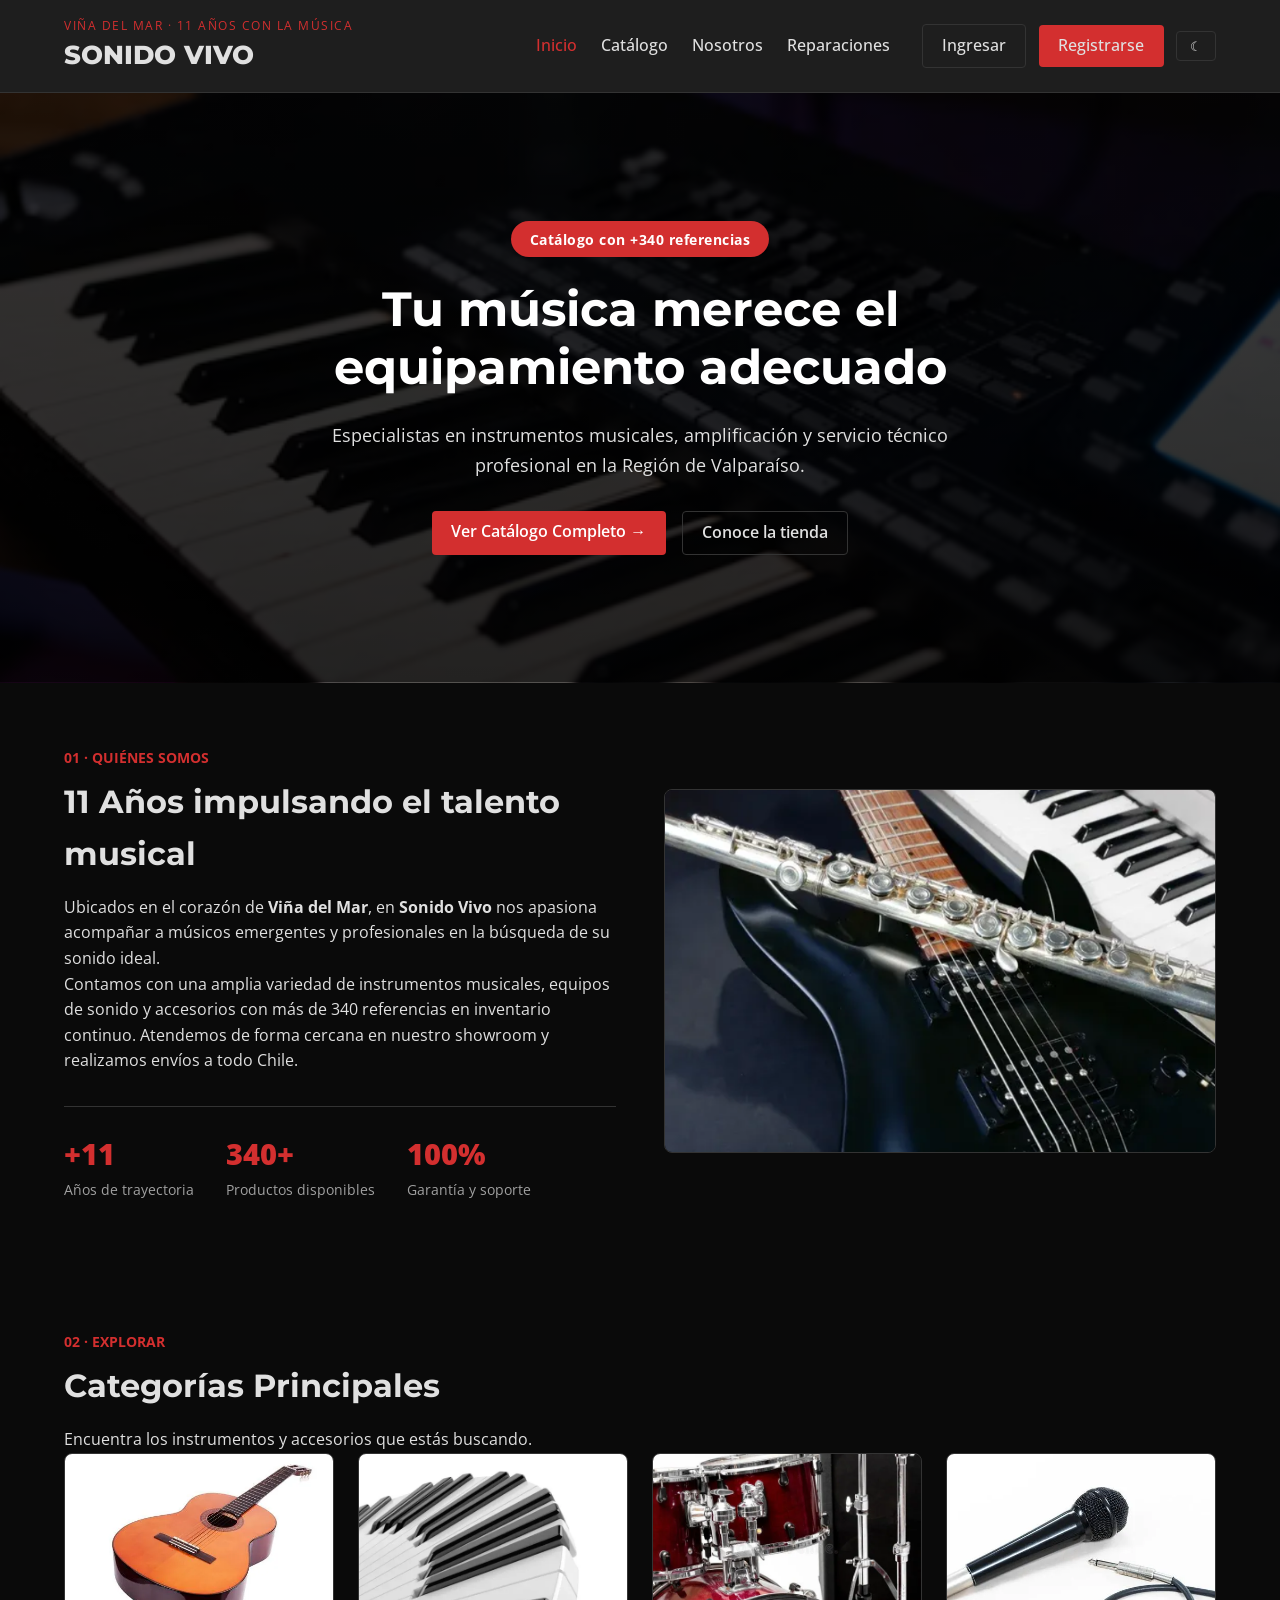
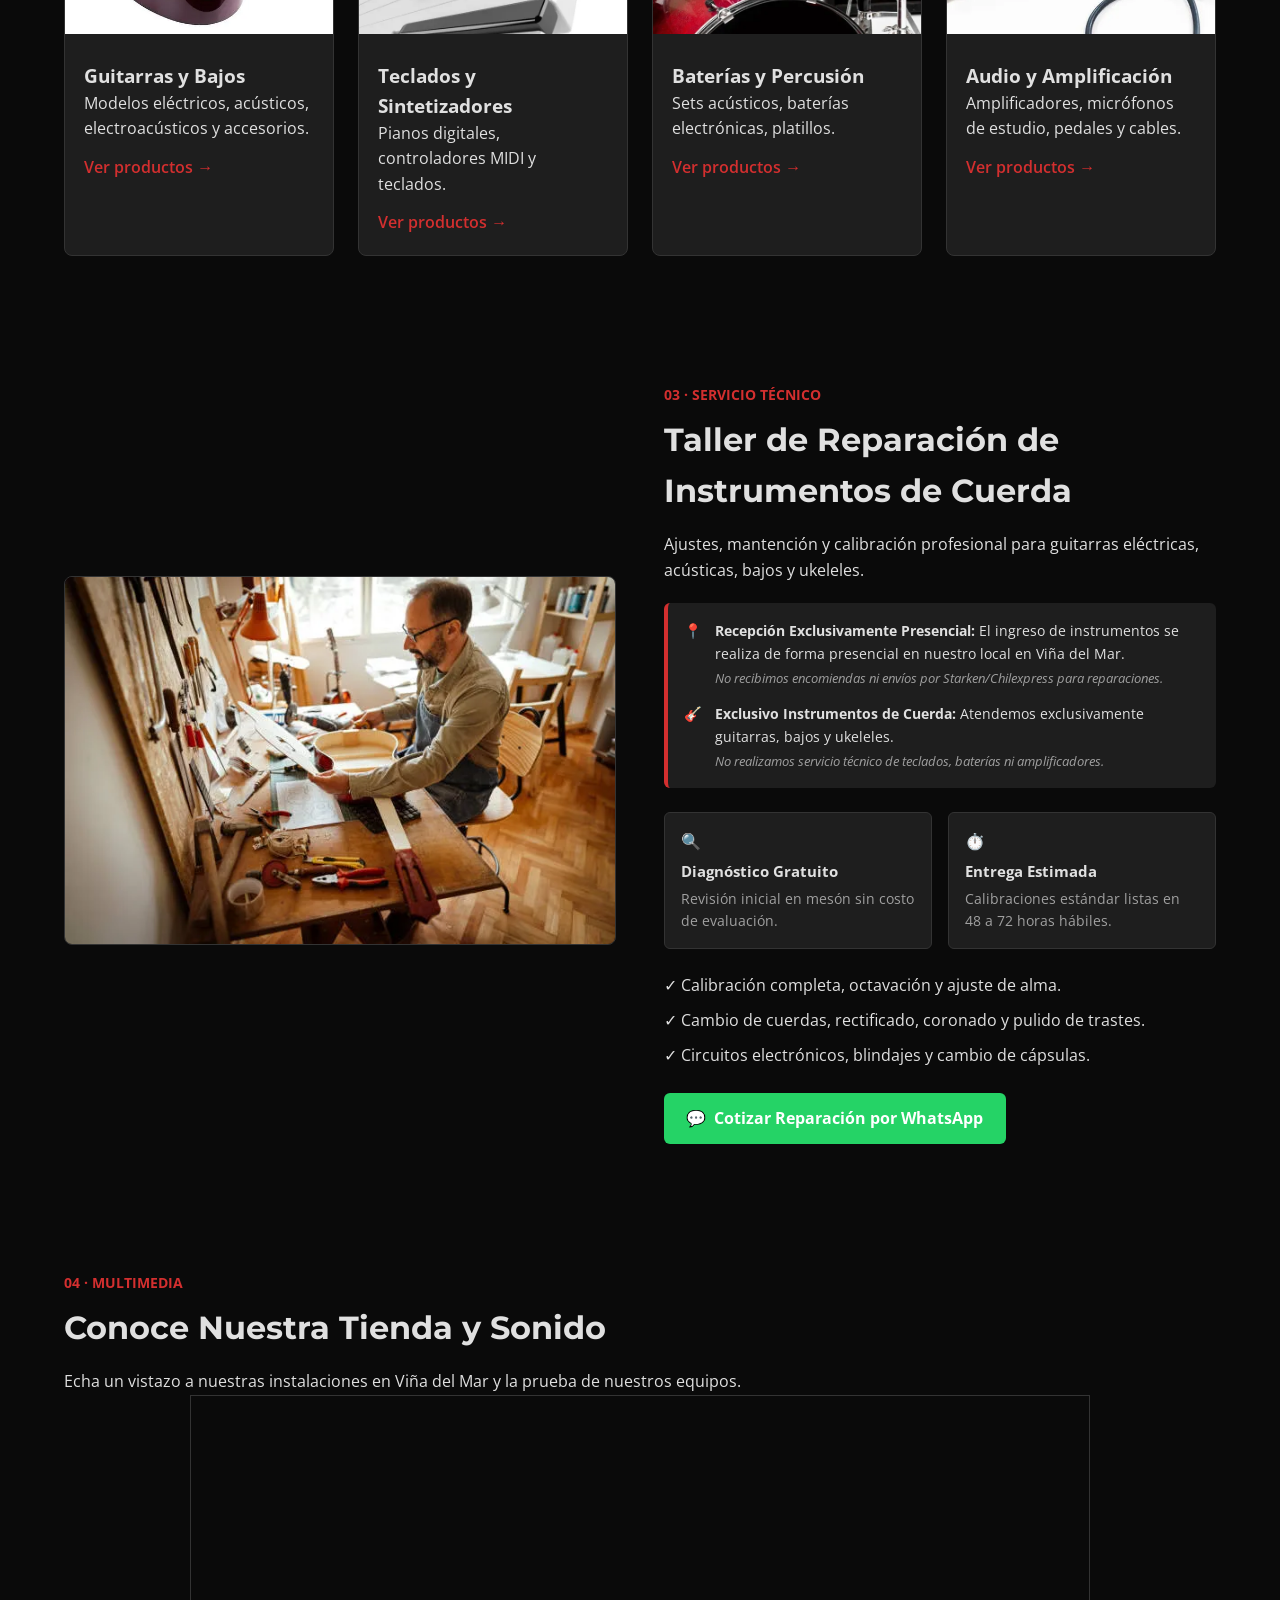
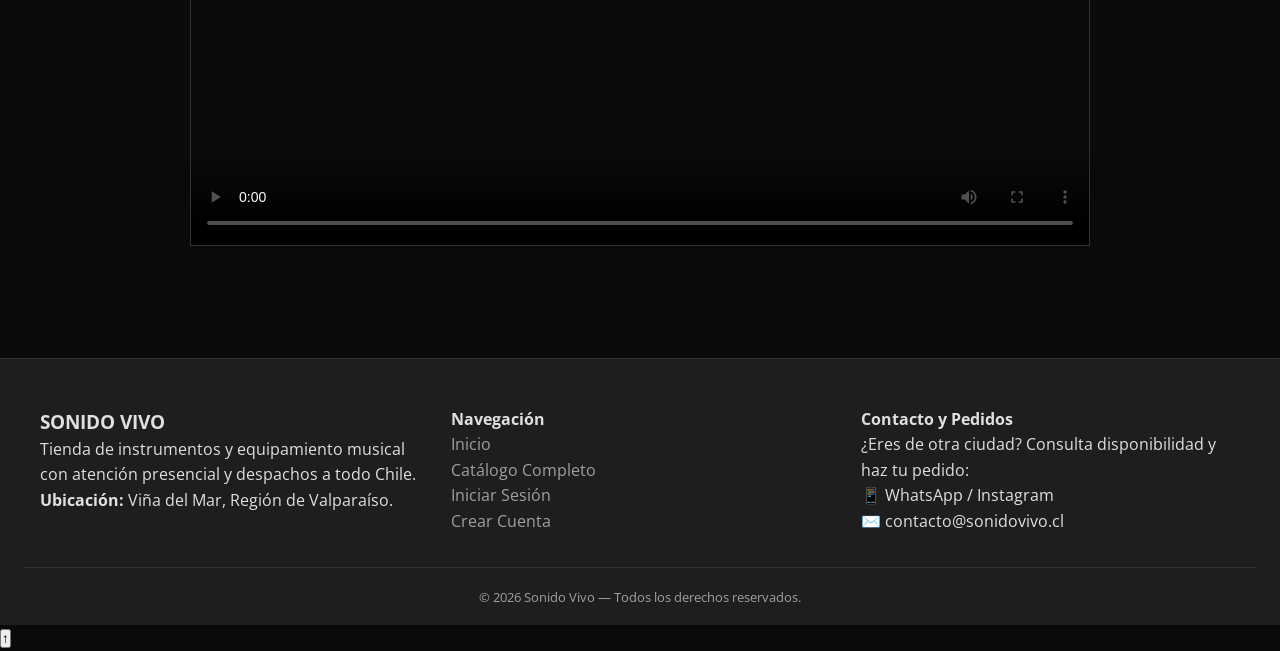
==== index.html @ 3ded967f "INDEX" ====
<!DOCTYPE html>
<html lang="es">

<head>
    <meta charset="UTF-8">
    <meta name="viewport" content="width=device-width, initial-scale=1.0">
    <title>Sonido Vivo · Instrumentos y Equipos Musicales en Viña del Mar</title>
    <meta name="description" content="Tienda especializada en guitarras, bajos, baterías, teclados, sonido y servicio técnico de instrumentos de cuerda en Viña del Mar.">
    
    <link rel="preconnect" href="https://fonts.googleapis.com">
    <link rel="preconnect" href="https://fonts.gstatic.com" crossorigin>
    <link href="https://fonts.googleapis.com/css2?family=Montserrat:wght@400;600;700;800&family=Open+Sans:wght@400;500;600&display=swap" rel="stylesheet">
    
    <!-- Verifica que el nombre del archivo CSS coincida exactamente con el que tienes en tu carpeta -->
    <link rel="stylesheet" href="css/estilosindex.css">
</head>

<body>
    <div id="barra-progreso" aria-hidden="true"></div>

    <header id="encabezado">
        <div class="encabezado-contenedor">
            <div class="marca">
                <span class="marca-subtitulo">Viña del Mar · 11 años con la música</span>
                <h1 class="logo-texto"><a href="index.html" style="text-decoration: none; color: inherit;">SONIDO VIVO</a></h1>
            </div>

            <button id="boton-menu" aria-expanded="false" aria-controls="menu-principal" aria-label="Abrir menú de navegación">
                <span></span><span></span><span></span>
            </button>

            <nav id="menu-principal">
                <ul>
                    <li><a href="index.html" class="activo">Inicio</a></li>
                    <li><a href="productos.html">Catálogo</a></li>
                    <li><a href="#presentacion">Nosotros</a></li>
                    <li><a href="#taller">Reparaciones</a></li>
                </ul>
                <div class="menu-acciones">
                    <a href="login.html" class="btn-secundario">Ingresar</a>
                    <a href="registro.html" class="btn-primario">Registrarse</a>
                    <button id="boton-tema" aria-label="Cambiar modo claro/oscuro">
                        <span id="icono-tema" aria-hidden="true">☾</span>
                    </button>
                </div>
            </nav>
        </div>
    </header>

    <main id="contenido">

        <section id="hero" class="seccion-hero">
            <div class="hero-contenido">
                <span class="etiqueta-destacada">Catálogo con +340 referencias</span>
                <h2>Tu música merece el equipamiento adecuado</h2>
                <p>Especialistas en instrumentos musicales, amplificación y servicio técnico profesional en la Región de Valparaíso.</p>
                <div class="hero-botones">
                    <a href="productos.html" class="cta-principal">Ver Catálogo Completo →</a>
                    <a href="#presentacion" class="cta-secundario">Conoce la tienda</a>
                </div>
            </div>
        </section>

        <section id="presentacion" class="seccion revelar">
            <div class="contenedor-grid">
                <div class="texto-presentacion">
                    <span class="etiqueta">01 · Quiénes Somos</span>
                    <h2>11 Años impulsando el talento musical</h2>
                    <p>Ubicados en el corazón de <strong>Viña del Mar</strong>, en <strong>Sonido Vivo</strong> nos apasiona acompañar a músicos emergentes y profesionales en la búsqueda de su sonido ideal.</p>
                    <p>Contamos con una amplia variedad de instrumentos musicales, equipos de sonido y accesorios con más de 340 referencias en inventario continuo. Atendemos de forma cercana en nuestro showroom y realizamos envíos a todo Chile.</p>
                    
                    <div class="resumen-metricas">
                        <div class="metrica">
                            <span class="metrica-numero">+11</span>
                            <span class="metrica-texto">Años de trayectoria</span>
                        </div>
                        <div class="metrica">
                            <span class="metrica-numero">340+</span>
                            <span class="metrica-texto">Productos disponibles</span>
                        </div>
                        <div class="metrica">
                            <span class="metrica-numero">100%</span>
                            <span class="metrica-texto">Garantía y soporte</span>
                        </div>
                    </div>
                </div>
                <div class="imagen-presentacion">
                    <img src="img/nosotros.jpg" alt="Fachada y equipo de Sonido Vivo en Viña del Mar">
                </div>
            </div>
        </section>

        <section id="categorias" class="seccion revelar">
            <span class="etiqueta">02 · Explorar</span>
            <h2>Categorías Principales</h2>
            <p class="subtitulo-seccion">Encuentra los instrumentos y accesorios que estás buscando.</p>

            <div class="galeria-categorias">
                <article class="tarjeta-categoria">
                    <img src="img/guitarras.jpg" alt="Guitarras eléctricas y acústicas">
                    <div class="categoria-info">
                        <h3>Guitarras y Bajos</h3>
                        <p>Modelos eléctricos, acústicos, electroacústicos y accesorios.</p>
                        <a href="productos.html" class="enlace-categoria">Ver productos →</a>
                    </div>
                </article>

                <article class="tarjeta-categoria">
                    <img src="img/teclados.jpg" alt="Teclados">
                    <div class="categoria-info">
                        <h3>Teclados y Sintetizadores</h3>
                        <p>Pianos digitales, controladores MIDI y teclados.</p>
                        <a href="productos.html" class="enlace-categoria">Ver productos →</a>
                    </div>
                </article>

                <article class="tarjeta-categoria">
                    <img src="img/baterias.jpg" alt="Baterías">
                    <div class="categoria-info">
                        <h3>Baterías y Percusión</h3>
                        <p>Sets acústicos, baterías electrónicas, platillos.</p>
                        <a href="productos.html" class="enlace-categoria">Ver productos →</a>
                    </div>
                </article>

                <article class="tarjeta-categoria">
                    <img src="img/audio.jpg" alt="Audio">
                    <div class="categoria-info">
                        <h3>Audio y Amplificación</h3>
                        <p>Amplificadores, micrófonos de estudio, pedales y cables.</p>
                        <a href="productos.html" class="enlace-categoria">Ver productos →</a>
                    </div>
                </article>
            </div>
        </section>

        <!-- Sección Taller de Reparaciones con los nuevos requerimientos -->
        <section id="taller" class="seccion revelar">
            <div class="contenedor-grid reves">
                <div class="imagen-presentacion">
                    <img src="img/taller.jpg" alt="Luthier trabajando en la reparación de una guitarra en el taller de Sonido Vivo">
                </div>
                
                <div class="texto-presentacion">
                    <span class="etiqueta">03 · Servicio Técnico</span>
                    <h2>Taller de Reparación de Instrumentos de Cuerda</h2>
                    <p>Ajustes, mantención y calibración profesional para guitarras eléctricas, acústicas, bajos y ukeleles.</p>

                    <div class="caja-aviso">
                        <div class="aviso-item">
                            <span>📍</span>
                            <p><strong>Recepción Exclusivamente Presencial:</strong> El ingreso de instrumentos se realiza de forma presencial en nuestro local en Viña del Mar. <em>No recibimos encomiendas ni envíos por Starken/Chilexpress para reparaciones.</em></p>
                        </div>
                        <div class="aviso-item">
                            <span>🎸</span>
                            <p><strong>Exclusivo Instrumentos de Cuerda:</strong> Atendemos exclusivamente guitarras, bajos y ukeleles. <em>No realizamos servicio técnico de teclados, baterías ni amplificadores.</em></p>
                        </div>
                    </div>

                    <div class="grid-proceso">
                        <div class="tarjeta-proceso">
                            <span class="icono-proceso">🔍</span>
                            <h4>Diagnóstico Gratuito</h4>
                            <p>Revisión inicial en mesón sin costo de evaluación.</p>
                        </div>
                        <div class="tarjeta-proceso">
                            <span class="icono-proceso">⏱️</span>
                            <h4>Entrega Estimada</h4>
                            <p>Calibraciones estándar listas en 48 a 72 horas hábiles.</p>
                        </div>
                    </div>

                    <ul class="lista-servicios">
                        <li>✓ Calibración completa, octavación y ajuste de alma.</li>
                        <li>✓ Cambio de cuerdas, rectificado, coronado y pulido de trastes.</li>
                        <li>✓ Circuitos electrónicos, blindajes y cambio de cápsulas.</li>
                    </ul>

                    <div class="taller-acciones">
                        <a href="https://wa.me/56900000000?text=Hola,%20necesito%20reparar%20mi%20guitarra/instrumento%20de%20cuerda.%20Quisiera%20consultar%20por%20una%20evaluación." target="_blank" rel="noopener noreferrer" class="btn-whatsapp">
                            <span class="icono-ws">💬</span> Cotizar Reparación por WhatsApp
                        </a>
                    </div>
                </div>
            </div>
        </section>

        <section id="video-demo" class="seccion revelar">
            <span class="etiqueta">04 · Multimedia</span>
            <h2>Conoce Nuestra Tienda y Sonido</h2>
            <p class="subtitulo-seccion">Echa un vistazo a nuestras instalaciones en Viña del Mar y la prueba de nuestros equipos.</p>

            <div class="contenedor-video">
                <video controls poster="img/video-cover.jpg">
                    <source src="img/demo-tienda.mp4" type="video/mp4">
                    Tu navegador no soporta la reproducción de video HTML5.
                </video>
            </div>
        </section>

    </main>

    <footer id="pie">
        <div class="pie-contenedor">
            <div class="pie-columna">
                <h3 class="pie-logo">SONIDO VIVO</h3>
                <p>Tienda de instrumentos y equipamiento musical con atención presencial y despachos a todo Chile.</p>
                <p><strong>Ubicación:</strong> Viña del Mar, Región de Valparaíso.</p>
            </div>

            <div class="pie-columna">
                <h4>Navegación</h4>
                <ul>
                    <li><a href="index.html">Inicio</a></li>
                    <li><a href="productos.html">Catálogo Completo</a></li>
                    <li><a href="login.html">Iniciar Sesión</a></li>
                    <li><a href="registro.html">Crear Cuenta</a></li>
                </ul>
            </div>

            <div class="pie-columna">
                <h4>Contacto y Pedidos</h4>
                <p>¿Eres de otra ciudad? Consulta disponibilidad y haz tu pedido:</p>
                <p>📱 WhatsApp / Instagram</p>
                <p>✉️ contacto@sonidovivo.cl</p>
            </div>
        </div>

        <div class="pie-creditos">
            <p><small>&copy; 2026 Sonido Vivo — Todos los derechos reservados.</small></p>
        </div>
    </footer>

    <button id="boton-arriba" class="oculto" aria-label="Volver arriba">↑</button>

    <script src="js/script.js"></script>
</body>

</html>
---- css/estilosindex.css ----
/* ==========================================================================
   Variables y Configuración Global
   ========================================================================== */
:root {
    --color-primario: #d32f2f;
    --color-primario-hover: #b71c1c;
    --color-oscuro: #121212;
    --color-superficie: #1e1e1e;
    --color-texto: #e0e0e0;
    --color-texto-atenuado: #a0a0a0;
    --color-borde: #333333;
    --color-fondo: #0a0a0a;
    --fuente-titulo: 'Montserrat', sans-serif;
    --fuente-cuerpo: 'Open Sans', sans-serif;
    --transicion: all 0.3s ease;
}

[data-tema="claro"] {
    --color-oscuro: #f5f5f5;
    --color-superficie: #ffffff;
    --color-texto: #212121;
    --color-texto-atenuado: #666666;
    --color-borde: #e0e0e0;
    --color-fondo: #fafafa;
}

* {
    margin: 0;
    padding: 0;
    box-sizing: border-box;
}

html {
    scroll-behavior: smooth;
    font-size: 16px;
}

body {
    font-family: var(--fuente-cuerpo);
    background-color: var(--color-fondo);
    color: var(--color-texto);
    line-height: 1.6;
}

/* Header */
#encabezado {
    position: sticky;
    top: 0;
    background-color: var(--color-superficie);
    border-bottom: 1px solid var(--color-borde);
    z-index: 900;
}
.encabezado-contenedor {
    max-width: 1200px;
    margin: 0 auto;
    padding: 1rem 1.5rem;
    display: flex;
    justify-content: space-between;
    align-items: center;
}
.marca-subtitulo {
    font-size: 0.75rem;
    text-transform: uppercase;
    letter-spacing: 1.5px;
    color: var(--color-primario);
    display: block;
}
.logo-texto {
    font-family: var(--fuente-titulo);
    font-size: 1.6rem;
    font-weight: 800;
}
#menu-principal {
    display: flex;
    align-items: center;
    gap: 2rem;
}
#menu-principal ul {
    display: flex;
    list-style: none;
    gap: 1.5rem;
}
#menu-principal a {
    color: var(--color-texto);
    text-decoration: none;
    font-weight: 500;
    transition: var(--transicion);
}
#menu-principal a:hover, #menu-principal a.activo {
    color: var(--color-primario);
}
.menu-acciones {
    display: flex;
    align-items: center;
    gap: 0.8rem;
}

/* Botones genéricos */
.btn-primario, .btn-secundario, .cta-principal, .cta-secundario {
    display: inline-block;
    padding: 0.5rem 1.2rem;
    border-radius: 4px;
    font-weight: 600;
    text-decoration: none;
    transition: var(--transicion);
    cursor: pointer;
}
.btn-primario, .cta-principal {
    background-color: var(--color-primario);
    color: #ffffff;
    border: none;
}
.btn-primario:hover, .cta-principal:hover {
    background-color: var(--color-primario-hover);
}
.btn-secundario, .cta-secundario {
    border: 1px solid var(--color-borde);
    color: var(--color-texto);
}
#boton-tema {
    background: none;
    border: 1px solid var(--color-borde);
    color: var(--color-texto);
    padding: 0.4rem 0.8rem;
    border-radius: 4px;
    cursor: pointer;
}

/* Secciones Generales */
.seccion {
    max-width: 1200px;
    margin: 0 auto;
    padding: 4rem 1.5rem;
}
.etiqueta {
    color: var(--color-primario);
    font-weight: 700;
    text-transform: uppercase;
    font-size: 0.85rem;
    display: block;
    margin-bottom: 0.5rem;
}
h2 {
    font-family: var(--fuente-titulo);
    font-size: 2rem;
    margin-bottom: 1rem;
}
.contenedor-grid {
    display: grid;
    grid-template-columns: 1fr 1fr;
    gap: 3rem;
    align-items: center;
}
.imagen-presentacion img {
    width: 100%;
    border-radius: 8px;
    border: 1px solid var(--color-borde);
    object-fit: cover;
}
.resumen-metricas {
    display: flex;
    gap: 2rem;
    margin-top: 2rem;
    padding-top: 1.5rem;
    border-top: 1px solid var(--color-borde);
}
.metrica-numero {
    font-size: 1.8rem;
    font-weight: 800;
    color: var(--color-primario);
    display: block;
}
.metrica-texto {
    font-size: 0.85rem;
    color: var(--color-texto-atenuado);
}

/* Categorias */
.galeria-categorias {
    display: grid;
    grid-template-columns: repeat(auto-fit, minmax(250px, 1fr));
    gap: 1.5rem;
}
.tarjeta-categoria {
    background-color: var(--color-superficie);
    border: 1px solid var(--color-borde);
    border-radius: 8px;
    overflow: hidden;
}
.tarjeta-categoria img {
    width: 100%;
    height: 180px;
    object-fit: cover;
}
.categoria-info {
    padding: 1.2rem;
}
.enlace-categoria {
    color: var(--color-primario);
    text-decoration: none;
    font-weight: 600;
    display: inline-block;
    margin-top: 0.8rem;
}

/* ==========================================================================
   TALLER DE REPARACIONES (Lo nuevo)
   ========================================================================== */
.caja-aviso {
    background-color: var(--color-superficie);
    border-left: 4px solid var(--color-primario);
    border-radius: 6px;
    padding: 1rem;
    margin: 1.2rem 0;
    display: flex;
    flex-direction: column;
    gap: 0.8rem;
}
.aviso-item {
    display: flex;
    align-items: flex-start;
    gap: 0.8rem;
    font-size: 0.9rem;
}
.aviso-item em {
    display: block;
    color: var(--color-texto-atenuado);
    font-size: 0.82rem;
    margin-top: 0.2rem;
}
.grid-proceso {
    display: grid;
    grid-template-columns: 1fr 1fr;
    gap: 1rem;
    margin: 1.5rem 0;
}
.tarjeta-proceso {
    background-color: var(--color-superficie);
    border: 1px solid var(--color-borde);
    padding: 1rem;
    border-radius: 6px;
}
.tarjeta-proceso h4 {
    font-size: 0.95rem;
    margin: 0.3rem 0;
    color: var(--color-texto);
}
.tarjeta-proceso p {
    font-size: 0.85rem;
    color: var(--color-texto-atenuado);
}
.taller-acciones {
    margin-top: 1.5rem;
}
.btn-whatsapp {
    display: inline-flex;
    align-items: center;
    gap: 0.5rem;
    background-color: #25d366;
    color: #ffffff;
    font-weight: 700;
    padding: 0.8rem 1.4rem;
    border-radius: 6px;
    text-decoration: none;
    transition: var(--transicion);
}
.btn-whatsapp:hover {
    background-color: #1ebd56;
}
.lista-servicios {
    list-style: none;
    margin-top: 1rem;
}
.lista-servicios li {
    margin-bottom: 0.6rem;
    color: var(--color-texto);
}

/* Footer y utilidades */
.contenedor-video {
    width: 100%;
    max-width: 900px;
    margin: 0 auto;
    border: 1px solid var(--color-borde);
}
.contenedor-video video { width: 100%; display: block; }

#pie {
    background-color: var(--color-superficie);
    border-top: 1px solid var(--color-borde);
    padding: 3rem 1.5rem 1rem;
    margin-top: 3rem;
}
.pie-contenedor {
    max-width: 1200px;
    margin: 0 auto;
    display: grid;
    grid-template-columns: repeat(auto-fit, minmax(250px, 1fr));
    gap: 2rem;
}
.pie-columna ul { list-style: none; }
.pie-columna a { color: var(--color-texto-atenuado); text-decoration: none; }
.pie-creditos {
    text-align: center;
    margin-top: 2rem;
    padding-top: 1rem;
    border-top: 1px solid var(--color-borde);
    color: var(--color-texto-atenuado);
}

/* Responsivo */
@media (max-width: 768px) {
    .contenedor-grid { grid-template-columns: 1fr; }
    #menu-principal { display: none; }
}

/* ==========================================================================
   Hero Section / Banner Principal
   ========================================================================== */
.seccion-hero {
    /* Color de fondo de respaldo por si la imagen 'tienda.jpg' no carga */
    background-color: #1a1a1a; 
    background-image: linear-gradient(rgba(0, 0, 0, 0.75), rgba(0, 0, 0, 0.85)), url('../img/tienda.jpg');
    background-size: cover;
    background-position: center;
    background-repeat: no-repeat;
    
    /* Espaciado y alineación */
    padding: 8rem 2rem; 
    min-height: 60vh; /* Hace que el banner sea más alto e imponente */
    display: flex;
    align-items: center;
    justify-content: center;
    text-align: center; /* Centra el texto */
    color: #ffffff;
}

.hero-contenido {
    max-width: 800px;
    margin: 0 auto;
    display: flex;
    flex-direction: column;
    align-items: center; /* Centra la etiqueta y los botones */
    gap: 1.5rem; /* Crea un espacio uniforme entre la etiqueta, el título y los botones */
}

.etiqueta-destacada {
    background-color: var(--color-primario);
    color: #ffffff;
    padding: 0.4rem 1.2rem;
    border-radius: 30px;
    font-size: 0.9rem;
    font-weight: 700;
    letter-spacing: 0.5px;
    display: inline-block;
}

.seccion-hero h2 {
    font-size: 3rem; /* Título más grande */
    line-height: 1.2;
    margin: 0;
}

.seccion-hero p {
    font-size: 1.15rem;
    color: #e0e0e0;
    margin: 0;
    max-width: 700px;
}

.hero-botones {
    display: flex;
    justify-content: center;
    gap: 1rem;
    margin-top: 0.5rem;
    flex-wrap: wrap; /* Asegura que en celulares los botones se acomoden bien */
}
/* Ocultar el botón de menú móvil en computadoras */
#boton-menu {
    display: none;
    background: transparent;
    border: none;
    cursor: pointer;
}
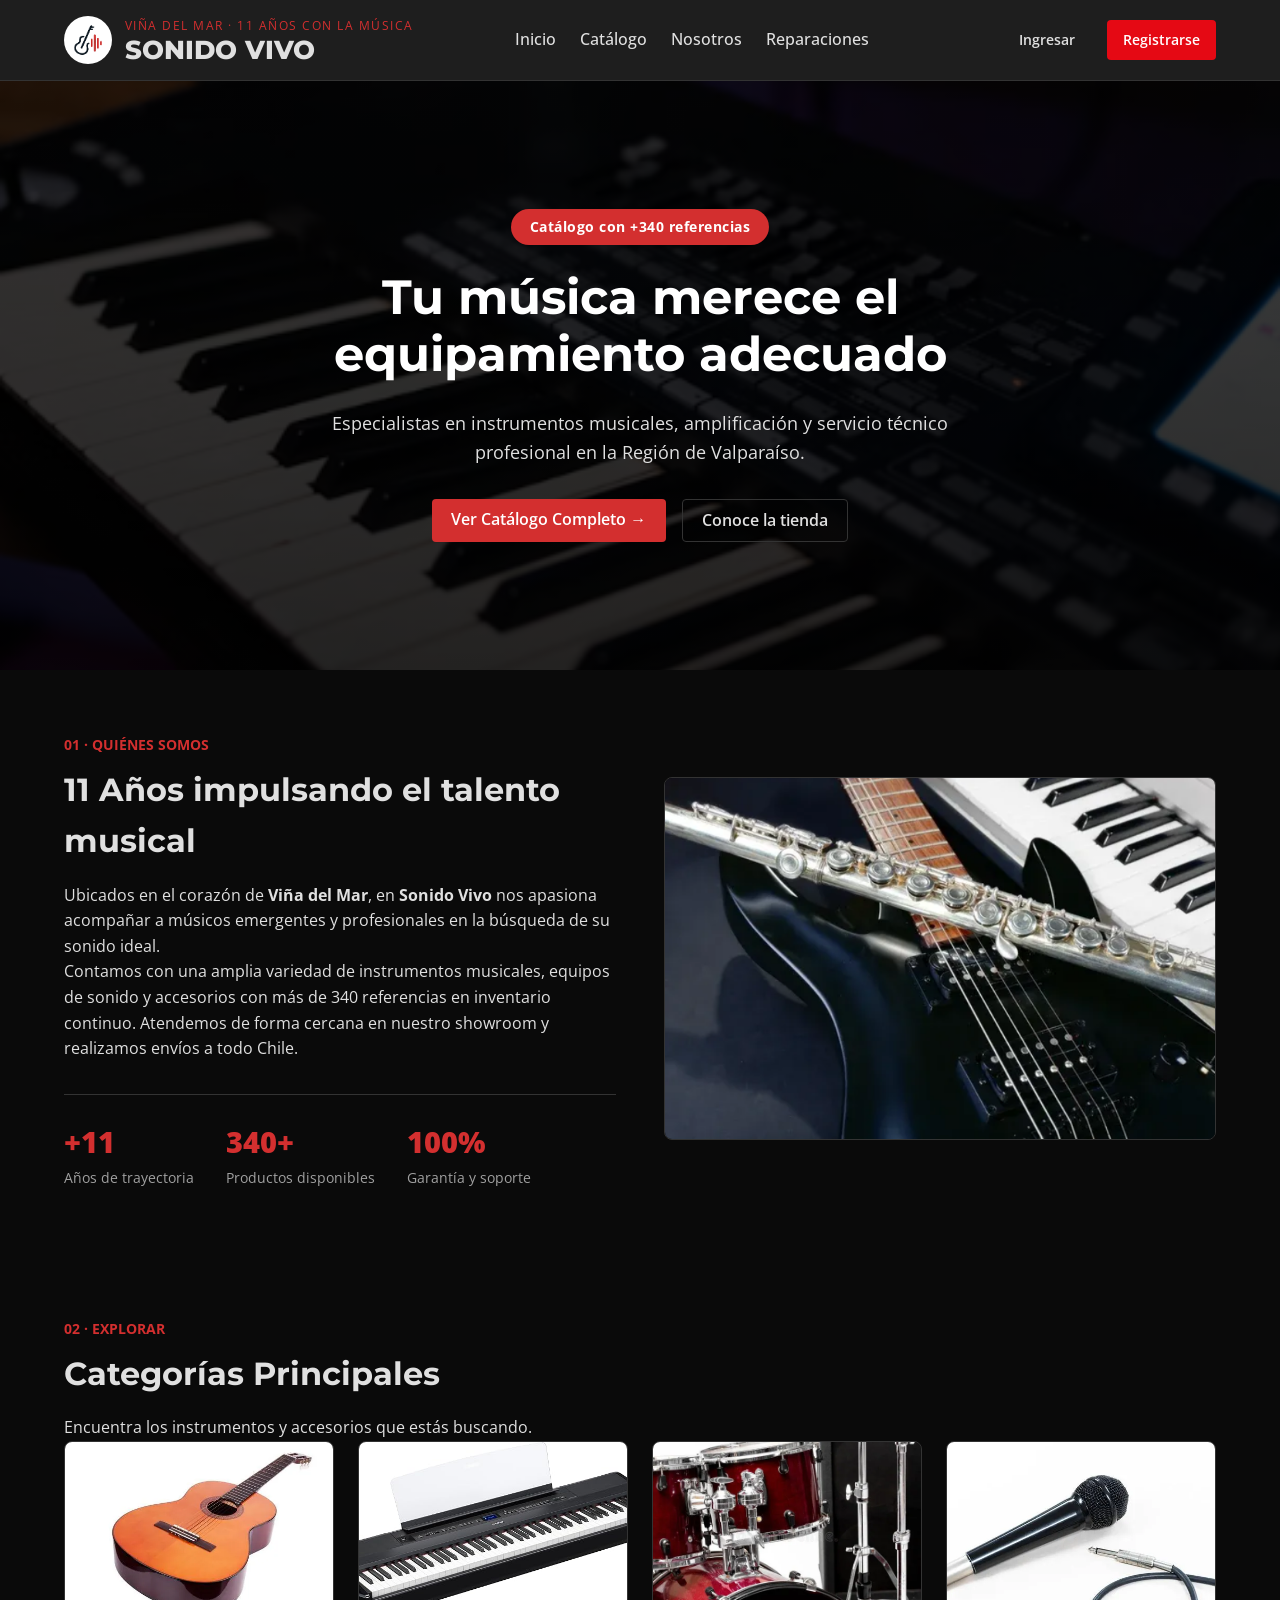
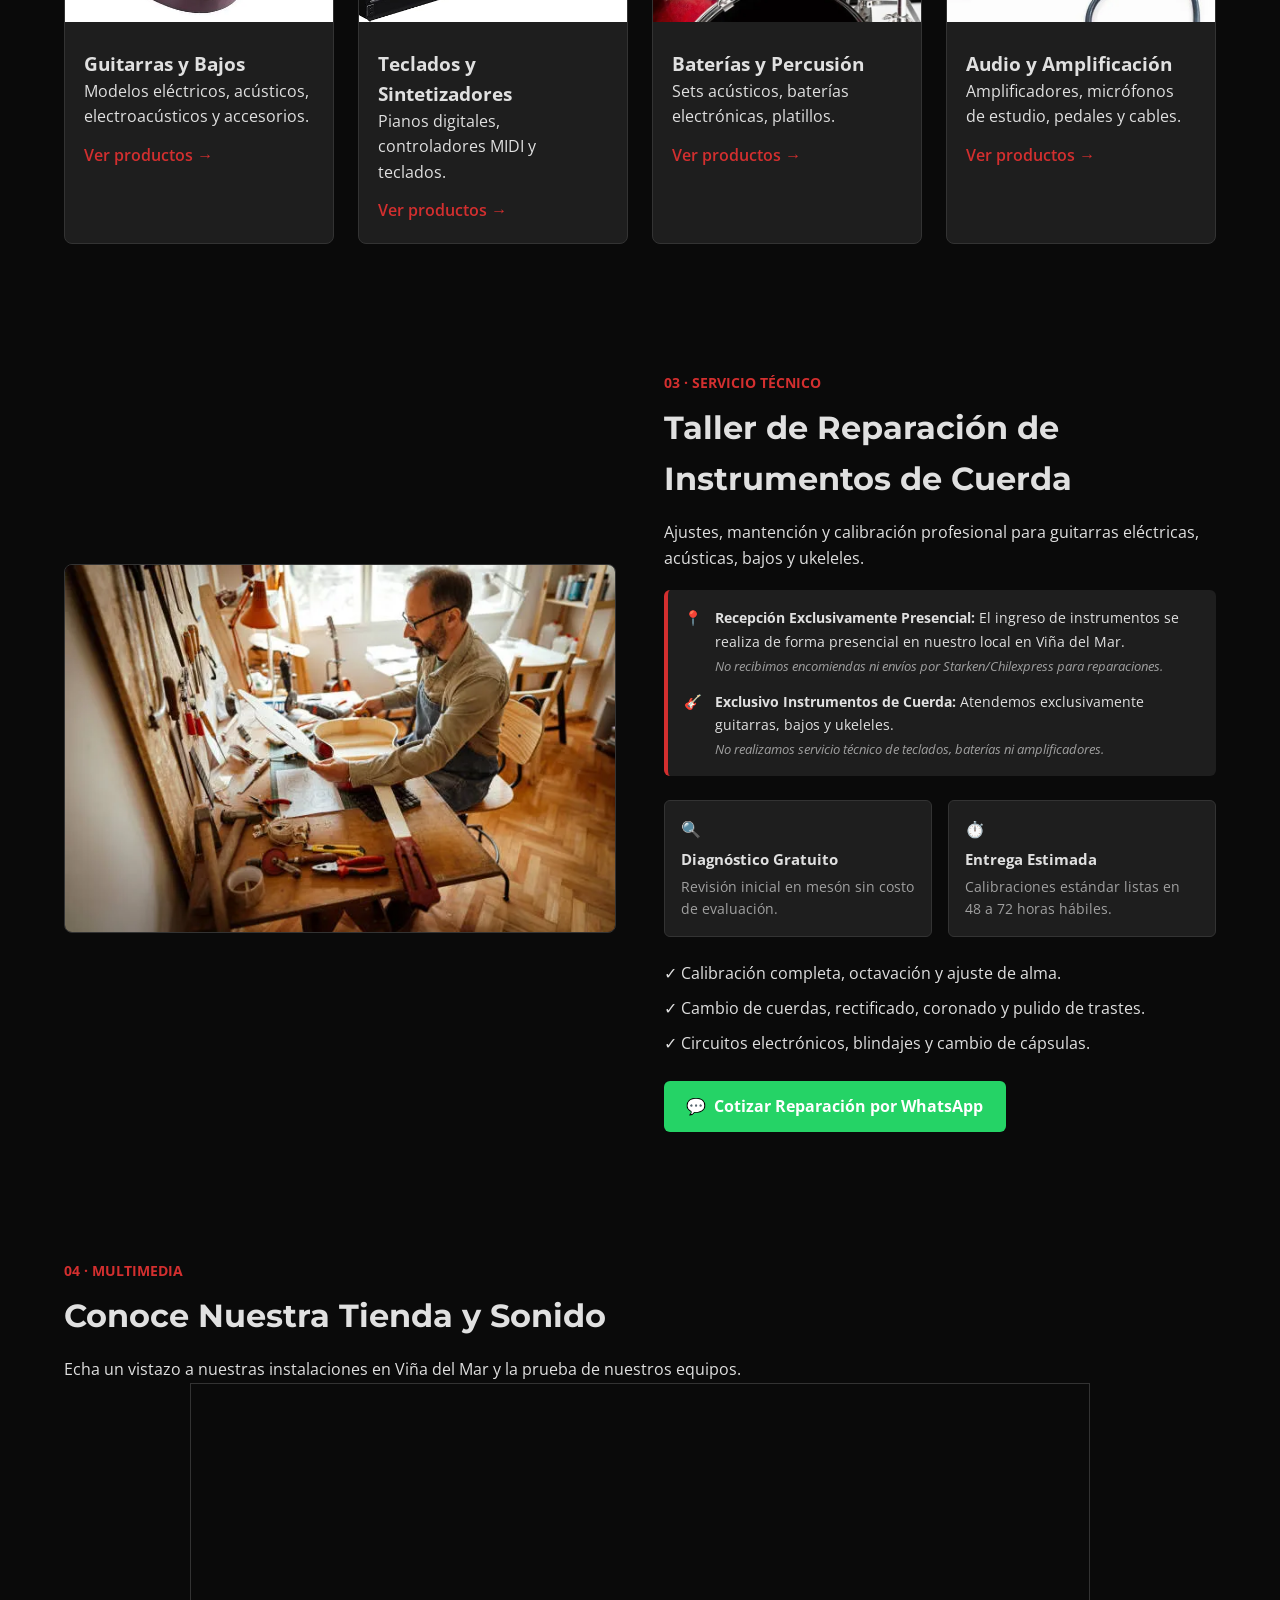
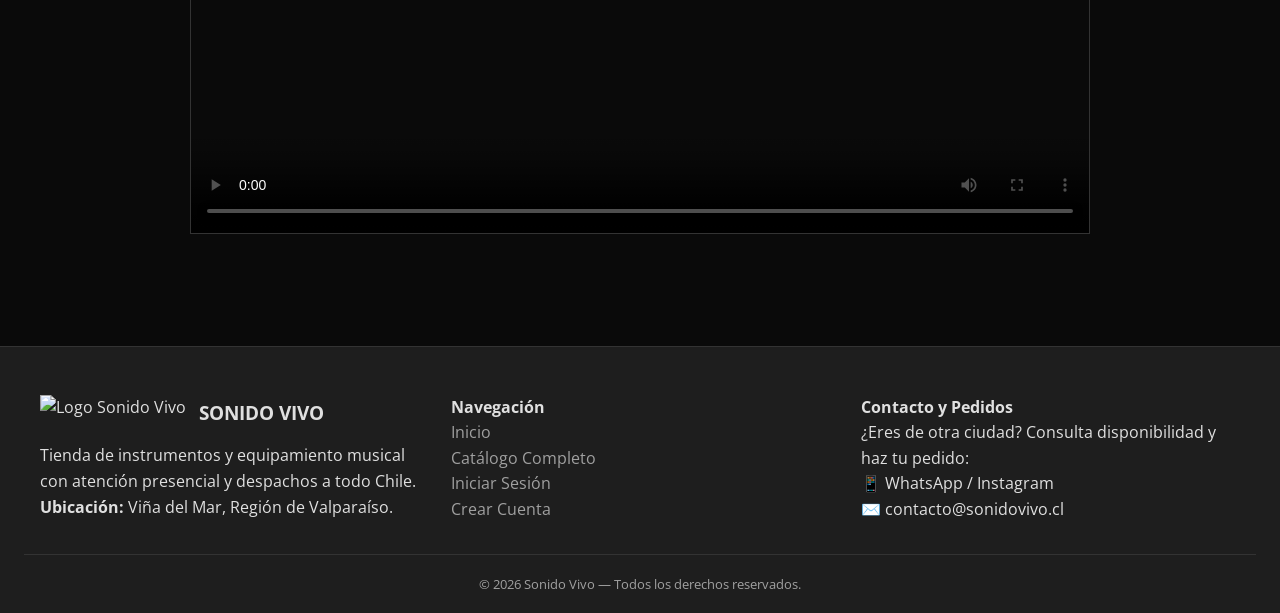
==== commit b43e5ca0: "detalles extras + registro & login" ====
--- a/index.html
+++ b/index.html
@@ -11,39 +11,47 @@
     <link rel="preconnect" href="https://fonts.gstatic.com" crossorigin>
     <link href="https://fonts.googleapis.com/css2?family=Montserrat:wght@400;600;700;800&family=Open+Sans:wght@400;500;600&display=swap" rel="stylesheet">
     
-    <!-- Verifica que el nombre del archivo CSS coincida exactamente con el que tienes en tu carpeta -->
     <link rel="stylesheet" href="css/estilosindex.css">
 </head>
 
 <body>
     <div id="barra-progreso" aria-hidden="true"></div>
-
+    
     <header id="encabezado">
         <div class="encabezado-contenedor">
             <div class="marca">
-                <span class="marca-subtitulo">Viña del Mar · 11 años con la música</span>
-                <h1 class="logo-texto"><a href="index.html" style="text-decoration: none; color: inherit;">SONIDO VIVO</a></h1>
-            </div>
-
-            <button id="boton-menu" aria-expanded="false" aria-controls="menu-principal" aria-label="Abrir menú de navegación">
-                <span></span><span></span><span></span>
-            </button>
-
+                <a href="index.html" class="logo-enlace">
+                    <img src="img/logo-tienda.jpg" alt="Logo Sonido Vivo" class="logo-img">
+                </a>
+                <div class="marca-texto">
+                    <span class="marca-subtitulo">Viña del Mar · 11 años con la música</span>
+                    <h1 class="logo-texto"><a href="index.html" style="text-decoration: none; color: inherit;">SONIDO VIVO</a></h1>
+                </div>
+            </div>
+            
             <nav id="menu-principal">
                 <ul>
-                    <li><a href="index.html" class="activo">Inicio</a></li>
+                    <li><a href="index.html">Inicio</a></li>
                     <li><a href="productos.html">Catálogo</a></li>
-                    <li><a href="#presentacion">Nosotros</a></li>
-                    <li><a href="#taller">Reparaciones</a></li>
+                    <li><a href="index.html#presentacion">Nosotros</a></li>
+                    <li><a href="index.html#taller">Reparaciones</a></li>
                 </ul>
-                <div class="menu-acciones">
-                    <a href="login.html" class="btn-secundario">Ingresar</a>
-                    <a href="registro.html" class="btn-primario">Registrarse</a>
-                    <button id="boton-tema" aria-label="Cambiar modo claro/oscuro">
-                        <span id="icono-tema" aria-hidden="true">☾</span>
-                    </button>
-                </div>
             </nav>
+            
+            <!-- Contenedor de estado de sesión dinámico -->
+            <div class="menu-auth-nav">
+                <!-- Se muestra si NO ha iniciado sesión -->
+                <div id="nav-visitante" class="nav-estado-sesion">
+                    <a href="login.html" class="btn-nav-login">Ingresar</a>
+                    <a href="registro.html" class="btn-nav-registro">Registrarse</a>
+                </div>
+                
+                <!-- Se muestra si SÍ ha iniciado sesión -->
+                <div id="nav-usuario" class="nav-estado-sesion" style="display: none;">
+                    <span id="nav-nombre-usuario">Hola, Usuario</span>
+                    <a href="#" id="btn-cerrar-sesion" class="btn-nav-logout">Cerrar Sesión</a>
+                </div>
+            </div>
         </div>
     </header>
 
@@ -134,7 +142,6 @@
             </div>
         </section>
 
-        <!-- Sección Taller de Reparaciones con los nuevos requerimientos -->
         <section id="taller" class="seccion revelar">
             <div class="contenedor-grid reves">
                 <div class="imagen-presentacion">
@@ -192,7 +199,7 @@
 
             <div class="contenedor-video">
                 <video controls poster="img/video-cover.jpg">
-                    <source src="img/demo-tienda.mp4" type="video/mp4">
+                    <source src="video/video_tienda.mp4" type="video/mp4">
                     Tu navegador no soporta la reproducción de video HTML5.
                 </video>
             </div>
@@ -203,7 +210,10 @@
     <footer id="pie">
         <div class="pie-contenedor">
             <div class="pie-columna">
-                <h3 class="pie-logo">SONIDO VIVO</h3>
+                <div class="pie-marca">
+                    <img src="img/logo.png" alt="Logo Sonido Vivo" class="pie-logo-img">
+                    <h3 class="pie-logo">SONIDO VIVO</h3>
+                </div>
                 <p>Tienda de instrumentos y equipamiento musical con atención presencial y despachos a todo Chile.</p>
                 <p><strong>Ubicación:</strong> Viña del Mar, Región de Valparaíso.</p>
             </div>
@@ -231,9 +241,9 @@
         </div>
     </footer>
 
-    <button id="boton-arriba" class="oculto" aria-label="Volver arriba">↑</button>
-
+    <!-- Scripts de funcionalidad -->
     <script src="js/script.js"></script>
+    <script src="js/scriptsesion.js"></script>
 </body>
 
 </html>
--- a/css/estilosindex.css
+++ b/css/estilosindex.css
@@ -58,6 +58,28 @@
     justify-content: space-between;
     align-items: center;
 }
+
+/* Marca y Logo Header */
+.marca {
+    display: flex;
+    align-items: center;
+    gap: 0.8rem;
+}
+.logo-enlace {
+    display: flex;
+    align-items: center;
+    text-decoration: none;
+}
+.logo-img {
+    height: 48px;
+    width: auto;
+    object-fit: contain;
+    border-radius: 50px;
+}
+.marca-texto {
+    display: flex;
+    flex-direction: column;
+}
 .marca-subtitulo {
     font-size: 0.75rem;
     text-transform: uppercase;
@@ -69,7 +91,9 @@
     font-family: var(--fuente-titulo);
     font-size: 1.6rem;
     font-weight: 800;
-}
+    line-height: 1.1;
+}
+
 #menu-principal {
     display: flex;
     align-items: center;
@@ -203,9 +227,7 @@
     margin-top: 0.8rem;
 }
 
-/* ==========================================================================
-   TALLER DE REPARACIONES (Lo nuevo)
-   ========================================================================== */
+/* Taller de Reparaciones */
 .caja-aviso {
     background-color: var(--color-superficie);
     border-left: 4px solid var(--color-primario);
@@ -297,6 +319,17 @@
     display: grid;
     grid-template-columns: repeat(auto-fit, minmax(250px, 1fr));
     gap: 2rem;
+}
+.pie-marca {
+    display: flex;
+    align-items: center;
+    gap: 0.8rem;
+    margin-bottom: 0.8rem;
+}
+.pie-logo-img {
+    height: 36px;
+    width: auto;
+    object-fit: contain;
 }
 .pie-columna ul { list-style: none; }
 .pie-columna a { color: var(--color-texto-atenuado); text-decoration: none; }
@@ -314,24 +347,19 @@
     #menu-principal { display: none; }
 }
 
-/* ==========================================================================
-   Hero Section / Banner Principal
-   ========================================================================== */
+/* Hero Section */
 .seccion-hero {
-    /* Color de fondo de respaldo por si la imagen 'tienda.jpg' no carga */
     background-color: #1a1a1a; 
     background-image: linear-gradient(rgba(0, 0, 0, 0.75), rgba(0, 0, 0, 0.85)), url('../img/tienda.jpg');
     background-size: cover;
     background-position: center;
     background-repeat: no-repeat;
-    
-    /* Espaciado y alineación */
     padding: 8rem 2rem; 
-    min-height: 60vh; /* Hace que el banner sea más alto e imponente */
+    min-height: 60vh;
     display: flex;
     align-items: center;
     justify-content: center;
-    text-align: center; /* Centra el texto */
+    text-align: center;
     color: #ffffff;
 }
 
@@ -340,8 +368,8 @@
     margin: 0 auto;
     display: flex;
     flex-direction: column;
-    align-items: center; /* Centra la etiqueta y los botones */
-    gap: 1.5rem; /* Crea un espacio uniforme entre la etiqueta, el título y los botones */
+    align-items: center;
+    gap: 1.5rem;
 }
 
 .etiqueta-destacada {
@@ -356,7 +384,7 @@
 }
 
 .seccion-hero h2 {
-    font-size: 3rem; /* Título más grande */
+    font-size: 3rem;
     line-height: 1.2;
     margin: 0;
 }
@@ -373,12 +401,79 @@
     justify-content: center;
     gap: 1rem;
     margin-top: 0.5rem;
-    flex-wrap: wrap; /* Asegura que en celulares los botones se acomoden bien */
-}
-/* Ocultar el botón de menú móvil en computadoras */
+    flex-wrap: wrap;
+}
+
 #boton-menu {
     display: none;
     background: transparent;
     border: none;
     cursor: pointer;
+}
+
+/* Botones de Sesión */
+.menu-auth-nav {
+    margin-left: 2rem;
+}
+
+.nav-estado-sesion {
+    display: flex;
+    align-items: center;
+    gap: 1rem;
+}
+
+.btn-nav-login, .btn-nav-registro {
+    text-decoration: none;
+    font-size: 0.9rem;
+    font-weight: 600;
+    padding: 0.5rem 1rem;
+    border-radius: 4px;
+    transition: all 0.3s ease;
+}
+
+.btn-nav-login {
+    color: #e0e0e0;
+}
+.btn-nav-login:hover {
+    color: #e50914;
+}
+
+.btn-nav-registro {
+    background-color: #e50914;
+    color: white;
+}
+.btn-nav-registro:hover {
+    background-color: #b80710;
+}
+
+#nav-nombre-usuario {
+    color: #2ecc71;
+    font-size: 0.95rem;
+    font-weight: 600;
+}
+
+.btn-nav-logout {
+    text-decoration: none;
+    color: #aaa;
+    font-size: 0.85rem;
+    border: 1px solid #444;
+    padding: 0.4rem 0.8rem;
+    border-radius: 4px;
+    transition: all 0.3s;
+}
+.btn-nav-logout:hover {
+    border-color: #e50914;
+    color: #e50914;
+}
+
+@media (max-width: 768px) {
+    .menu-auth-nav {
+        margin-left: 0;
+        margin-top: 1rem;
+        width: 100%;
+        justify-content: center;
+    }
+    .nav-estado-sesion {
+        justify-content: center;
+    }
 }
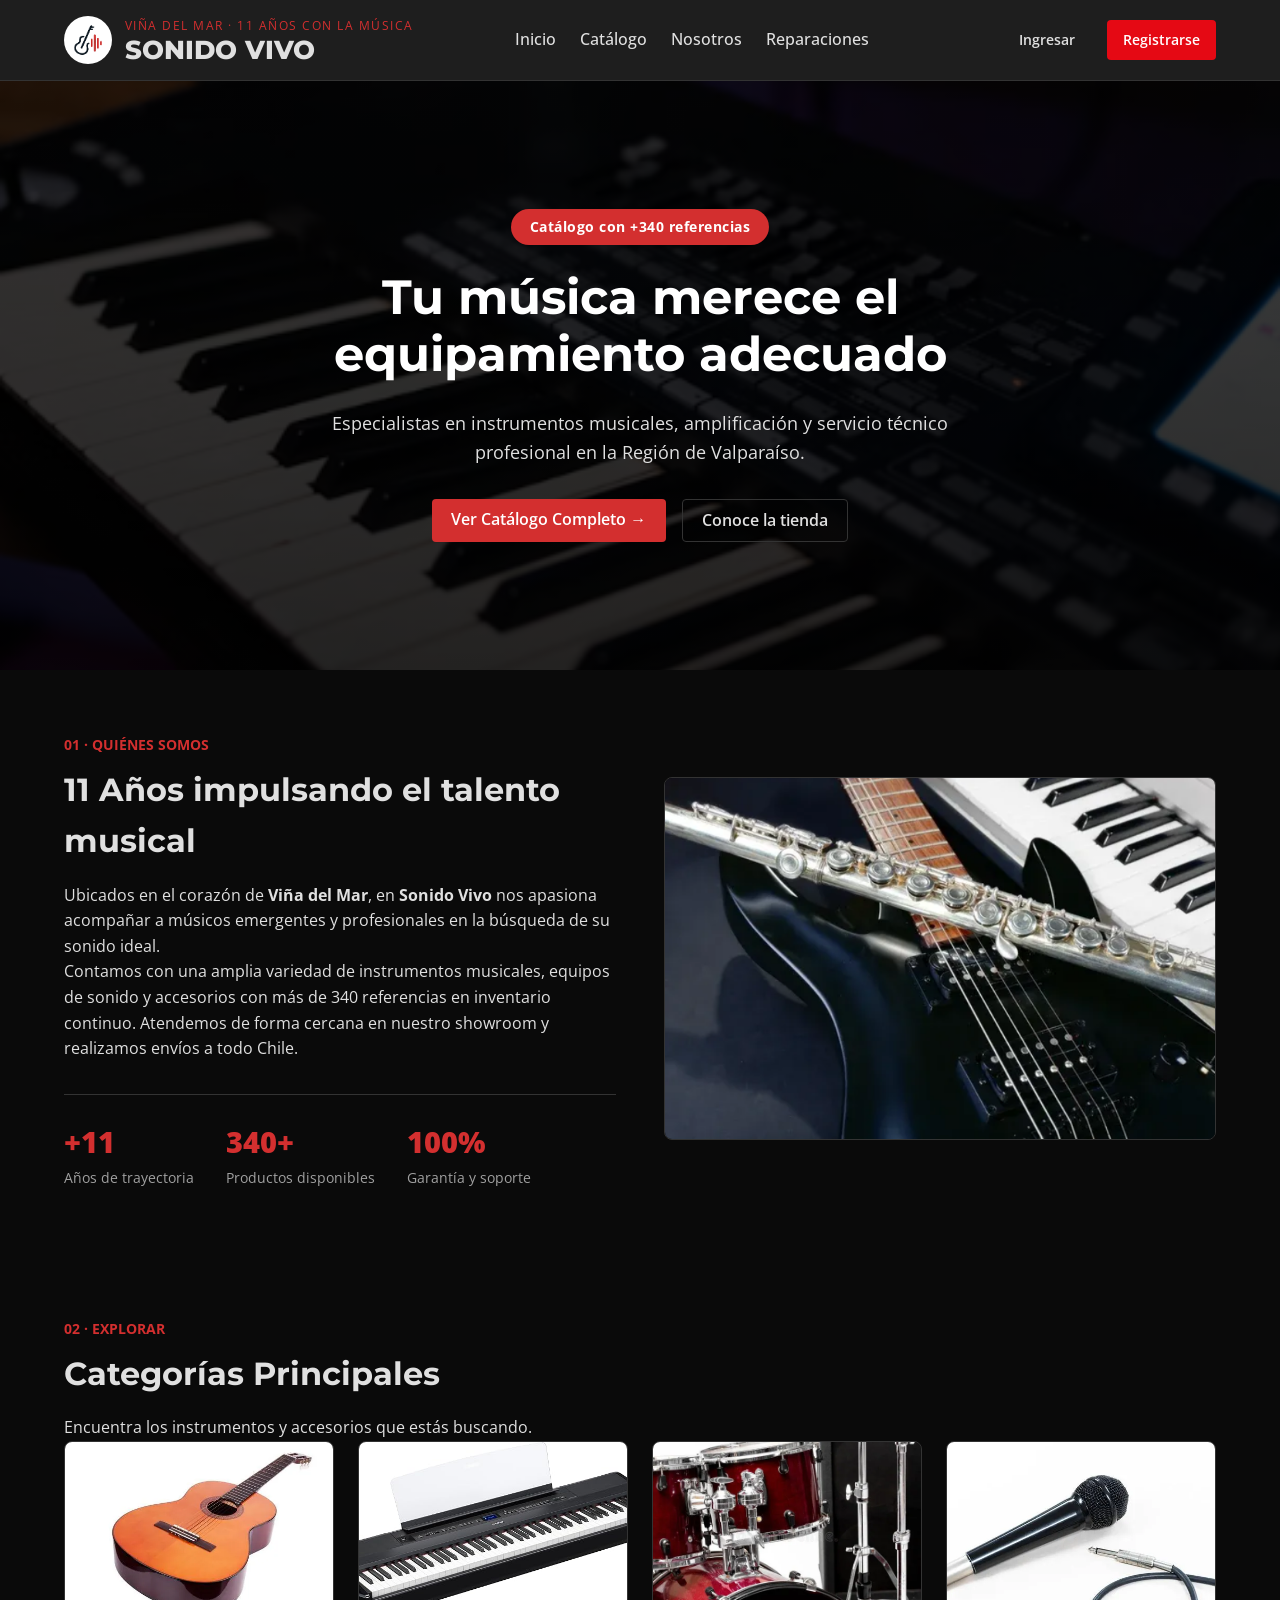
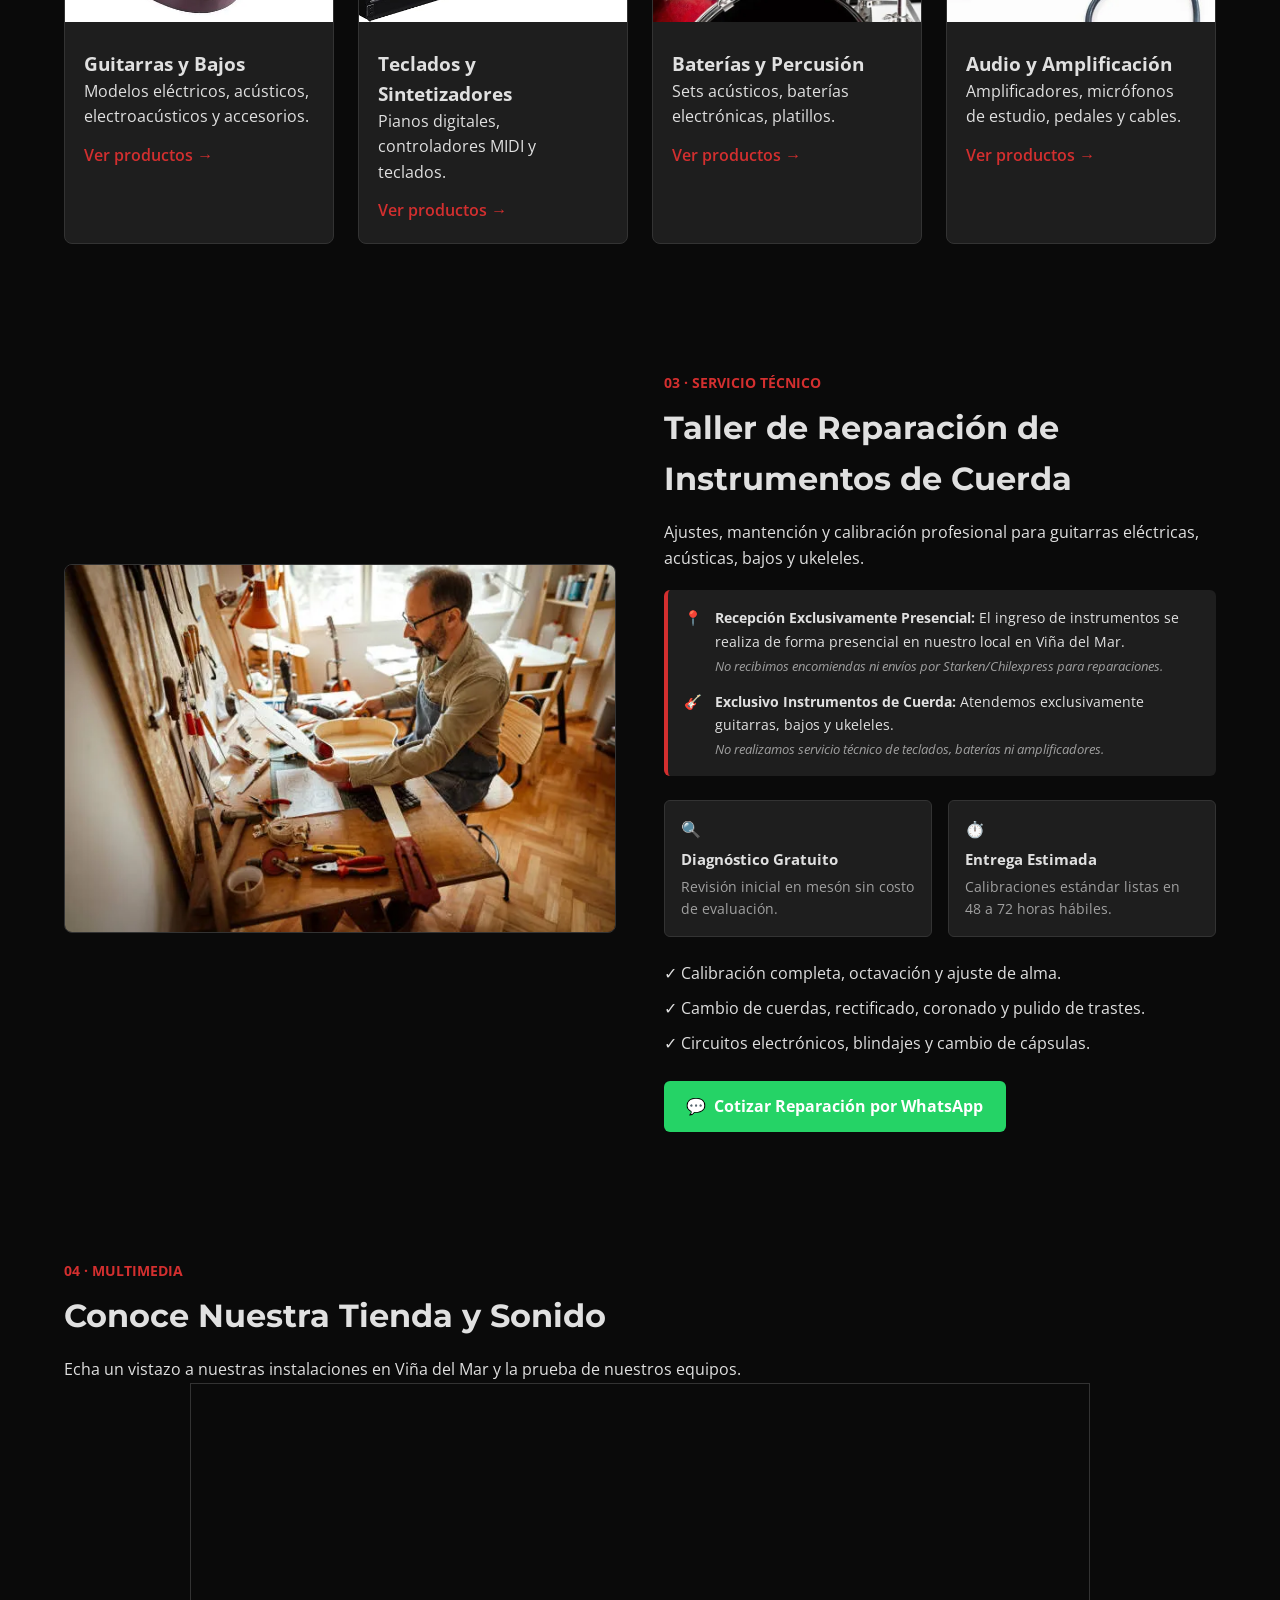
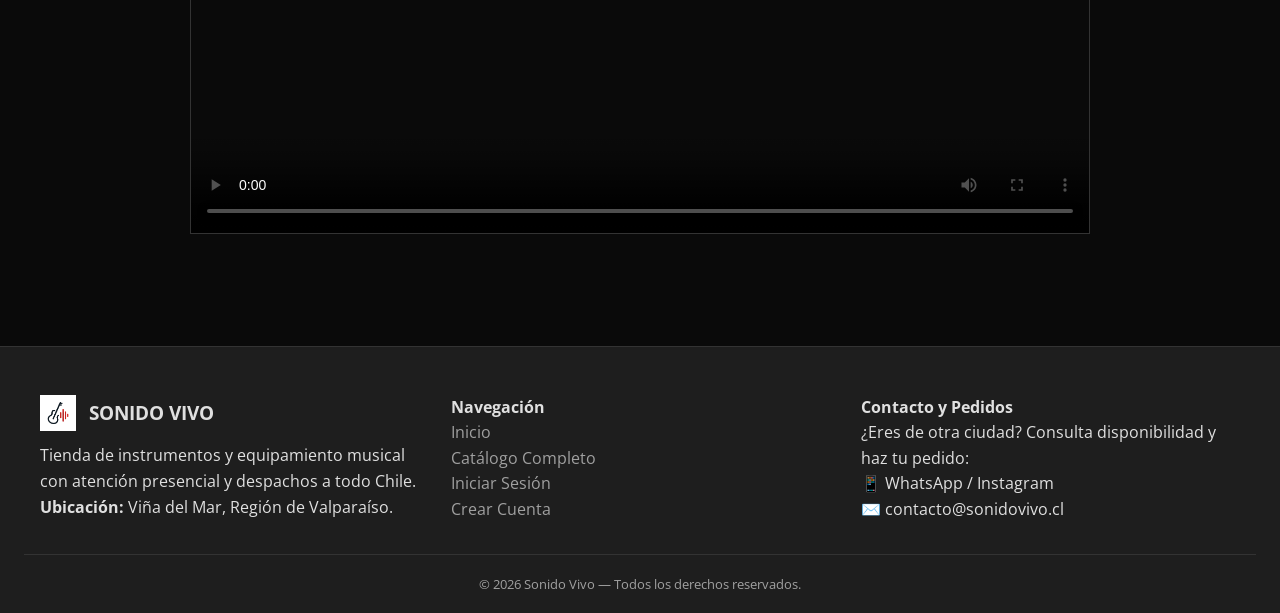
==== commit 132df357: "menos redundancia + arreglos de encabezado" ====
--- a/index.html
+++ b/index.html
@@ -6,17 +6,17 @@
     <meta name="viewport" content="width=device-width, initial-scale=1.0">
     <title>Sonido Vivo · Instrumentos y Equipos Musicales en Viña del Mar</title>
     <meta name="description" content="Tienda especializada en guitarras, bajos, baterías, teclados, sonido y servicio técnico de instrumentos de cuerda en Viña del Mar.">
-    
+
     <link rel="preconnect" href="https://fonts.googleapis.com">
     <link rel="preconnect" href="https://fonts.gstatic.com" crossorigin>
     <link href="https://fonts.googleapis.com/css2?family=Montserrat:wght@400;600;700;800&family=Open+Sans:wght@400;500;600&display=swap" rel="stylesheet">
-    
+
     <link rel="stylesheet" href="css/estilosindex.css">
 </head>
 
 <body>
     <div id="barra-progreso" aria-hidden="true"></div>
-    
+
     <header id="encabezado">
         <div class="encabezado-contenedor">
             <div class="marca">
@@ -25,10 +25,10 @@
                 </a>
                 <div class="marca-texto">
                     <span class="marca-subtitulo">Viña del Mar · 11 años con la música</span>
-                    <h1 class="logo-texto"><a href="index.html" style="text-decoration: none; color: inherit;">SONIDO VIVO</a></h1>
-                </div>
-            </div>
-            
+                    <h1 class="logo-texto"><a href="index.html">SONIDO VIVO</a></h1>
+                </div>
+            </div>
+
             <nav id="menu-principal">
                 <ul>
                     <li><a href="index.html">Inicio</a></li>
@@ -37,15 +37,15 @@
                     <li><a href="index.html#taller">Reparaciones</a></li>
                 </ul>
             </nav>
-            
+
             <!-- Contenedor de estado de sesión dinámico -->
             <div class="menu-auth-nav">
-                <!-- Se muestra si NO ha iniciado sesión -->
+                <!-- Estado 1: Usuario No Logueado -->
                 <div id="nav-visitante" class="nav-estado-sesion">
                     <a href="login.html" class="btn-nav-login">Ingresar</a>
                     <a href="registro.html" class="btn-nav-registro">Registrarse</a>
                 </div>
-                
+
                 <!-- Se muestra si SÍ ha iniciado sesión -->
                 <div id="nav-usuario" class="nav-estado-sesion" style="display: none;">
                     <span id="nav-nombre-usuario">Hola, Usuario</span>
@@ -76,7 +76,7 @@
                     <h2>11 Años impulsando el talento musical</h2>
                     <p>Ubicados en el corazón de <strong>Viña del Mar</strong>, en <strong>Sonido Vivo</strong> nos apasiona acompañar a músicos emergentes y profesionales en la búsqueda de su sonido ideal.</p>
                     <p>Contamos con una amplia variedad de instrumentos musicales, equipos de sonido y accesorios con más de 340 referencias en inventario continuo. Atendemos de forma cercana en nuestro showroom y realizamos envíos a todo Chile.</p>
-                    
+
                     <div class="resumen-metricas">
                         <div class="metrica">
                             <span class="metrica-numero">+11</span>
@@ -147,7 +147,7 @@
                 <div class="imagen-presentacion">
                     <img src="img/taller.jpg" alt="Luthier trabajando en la reparación de una guitarra en el taller de Sonido Vivo">
                 </div>
-                
+
                 <div class="texto-presentacion">
                     <span class="etiqueta">03 · Servicio Técnico</span>
                     <h2>Taller de Reparación de Instrumentos de Cuerda</h2>
@@ -211,7 +211,7 @@
         <div class="pie-contenedor">
             <div class="pie-columna">
                 <div class="pie-marca">
-                    <img src="img/logo.png" alt="Logo Sonido Vivo" class="pie-logo-img">
+                    <img src="img/logo-tienda.jpg" alt="Logo Sonido Vivo" class="pie-logo-img">
                     <h3 class="pie-logo">SONIDO VIVO</h3>
                 </div>
                 <p>Tienda de instrumentos y equipamiento musical con atención presencial y despachos a todo Chile.</p>
@@ -246,4 +246,4 @@
     <script src="js/scriptsesion.js"></script>
 </body>
 
-</html>+</html>
--- a/css/estilosindex.css
+++ b/css/estilosindex.css
@@ -1,5 +1,6 @@
 /* ==========================================================================
    Variables y Configuración Global
+   Paleta de colores, tipografías y transición reutilizadas en todo el sitio.
    ========================================================================== */
 :root {
     --color-primario: #d32f2f;
@@ -15,6 +16,7 @@
     --transicion: all 0.3s ease;
 }
 
+/* Variante de tema claro, activada agregando data-tema="claro" al <body> */
 [data-tema="claro"] {
     --color-oscuro: #f5f5f5;
     --color-superficie: #ffffff;
@@ -24,6 +26,7 @@
     --color-fondo: #fafafa;
 }
 
+/* Reset básico de márgenes/paddings y box-sizing consistente */
 * {
     margin: 0;
     padding: 0;
@@ -35,6 +38,7 @@
     font-size: 16px;
 }
 
+/* Tipografía y colores base de toda la página */
 body {
     font-family: var(--fuente-cuerpo);
     background-color: var(--color-fondo);
@@ -42,7 +46,9 @@
     line-height: 1.6;
 }
 
-/* Header */
+/* --------------------------------------------------------------------
+   Encabezado (Header) fijo en la parte superior
+   -------------------------------------------------------------------- */
 #encabezado {
     position: sticky;
     top: 0;
@@ -59,7 +65,7 @@
     align-items: center;
 }
 
-/* Marca y Logo Header */
+/* Logo y nombre de marca en el header */
 .marca {
     display: flex;
     align-items: center;
@@ -93,7 +99,13 @@
     font-weight: 800;
     line-height: 1.1;
 }
-
+/* El nombre de la marca es clickeable; hereda el color del contenedor */
+.logo-texto a {
+    text-decoration: none;
+    color: inherit;
+}
+
+/* Navegación principal del header */
 #menu-principal {
     display: flex;
     align-items: center;
@@ -119,7 +131,9 @@
     gap: 0.8rem;
 }
 
-/* Botones genéricos */
+/* --------------------------------------------------------------------
+   Botones genéricos reutilizados en toda la interfaz
+   -------------------------------------------------------------------- */
 .btn-primario, .btn-secundario, .cta-principal, .cta-secundario {
     display: inline-block;
     padding: 0.5rem 1.2rem;
@@ -141,6 +155,7 @@
     border: 1px solid var(--color-borde);
     color: var(--color-texto);
 }
+/* Botón para alternar entre tema claro/oscuro */
 #boton-tema {
     background: none;
     border: 1px solid var(--color-borde);
@@ -150,7 +165,9 @@
     cursor: pointer;
 }
 
-/* Secciones Generales */
+/* --------------------------------------------------------------------
+   Secciones generales de contenido (usadas en varias páginas)
+   -------------------------------------------------------------------- */
 .seccion {
     max-width: 1200px;
     margin: 0 auto;
@@ -169,6 +186,7 @@
     font-size: 2rem;
     margin-bottom: 1rem;
 }
+/* Layout de 2 columnas usado en "Quiénes somos" y "Taller" */
 .contenedor-grid {
     display: grid;
     grid-template-columns: 1fr 1fr;
@@ -181,6 +199,7 @@
     border: 1px solid var(--color-borde);
     object-fit: cover;
 }
+/* Métricas destacadas (años de trayectoria, productos, etc.) */
 .resumen-metricas {
     display: flex;
     gap: 2rem;
@@ -199,7 +218,9 @@
     color: var(--color-texto-atenuado);
 }
 
-/* Categorias */
+/* --------------------------------------------------------------------
+   Sección de Categorías (home)
+   -------------------------------------------------------------------- */
 .galeria-categorias {
     display: grid;
     grid-template-columns: repeat(auto-fit, minmax(250px, 1fr));
@@ -227,7 +248,9 @@
     margin-top: 0.8rem;
 }
 
-/* Taller de Reparaciones */
+/* --------------------------------------------------------------------
+   Sección Taller de Reparaciones (home)
+   -------------------------------------------------------------------- */
 .caja-aviso {
     background-color: var(--color-superficie);
     border-left: 4px solid var(--color-primario);
@@ -274,6 +297,7 @@
 .taller-acciones {
     margin-top: 1.5rem;
 }
+/* Botón de contacto directo por WhatsApp */
 .btn-whatsapp {
     display: inline-flex;
     align-items: center;
@@ -298,7 +322,9 @@
     color: var(--color-texto);
 }
 
-/* Footer y utilidades */
+/* --------------------------------------------------------------------
+   Video de la tienda y utilidades del footer
+   -------------------------------------------------------------------- */
 .contenedor-video {
     width: 100%;
     max-width: 900px;
@@ -307,6 +333,7 @@
 }
 .contenedor-video video { width: 100%; display: block; }
 
+/* Pie de página con columnas de navegación y contacto */
 #pie {
     background-color: var(--color-superficie);
     border-top: 1px solid var(--color-borde);
@@ -341,20 +368,22 @@
     color: var(--color-texto-atenuado);
 }
 
-/* Responsivo */
+/* Colapso a una columna y ocultamiento del menú en pantallas pequeñas */
 @media (max-width: 768px) {
     .contenedor-grid { grid-template-columns: 1fr; }
     #menu-principal { display: none; }
 }
 
-/* Hero Section */
+/* --------------------------------------------------------------------
+   Hero principal de la home
+   -------------------------------------------------------------------- */
 .seccion-hero {
-    background-color: #1a1a1a; 
+    background-color: #1a1a1a;
     background-image: linear-gradient(rgba(0, 0, 0, 0.75), rgba(0, 0, 0, 0.85)), url('../img/tienda.jpg');
     background-size: cover;
     background-position: center;
     background-repeat: no-repeat;
-    padding: 8rem 2rem; 
+    padding: 8rem 2rem;
     min-height: 60vh;
     display: flex;
     align-items: center;
@@ -362,7 +391,6 @@
     text-align: center;
     color: #ffffff;
 }
-
 .hero-contenido {
     max-width: 800px;
     margin: 0 auto;
@@ -371,7 +399,6 @@
     align-items: center;
     gap: 1.5rem;
 }
-
 .etiqueta-destacada {
     background-color: var(--color-primario);
     color: #ffffff;
@@ -382,20 +409,17 @@
     letter-spacing: 0.5px;
     display: inline-block;
 }
-
 .seccion-hero h2 {
     font-size: 3rem;
     line-height: 1.2;
     margin: 0;
 }
-
 .seccion-hero p {
     font-size: 1.15rem;
     color: #e0e0e0;
     margin: 0;
     max-width: 700px;
 }
-
 .hero-botones {
     display: flex;
     justify-content: center;
@@ -404,6 +428,7 @@
     flex-wrap: wrap;
 }
 
+/* Botón hamburguesa del menú móvil (oculto en escritorio) */
 #boton-menu {
     display: none;
     background: transparent;
@@ -411,17 +436,17 @@
     cursor: pointer;
 }
 
-/* Botones de Sesión */
+/* --------------------------------------------------------------------
+   Estado de sesión en el header (visitante vs. usuario logueado)
+   -------------------------------------------------------------------- */
 .menu-auth-nav {
     margin-left: 2rem;
 }
-
 .nav-estado-sesion {
     display: flex;
     align-items: center;
     gap: 1rem;
 }
-
 .btn-nav-login, .btn-nav-registro {
     text-decoration: none;
     font-size: 0.9rem;
@@ -430,14 +455,12 @@
     border-radius: 4px;
     transition: all 0.3s ease;
 }
-
 .btn-nav-login {
     color: #e0e0e0;
 }
 .btn-nav-login:hover {
     color: #e50914;
 }
-
 .btn-nav-registro {
     background-color: #e50914;
     color: white;
@@ -445,13 +468,11 @@
 .btn-nav-registro:hover {
     background-color: #b80710;
 }
-
 #nav-nombre-usuario {
     color: #2ecc71;
     font-size: 0.95rem;
     font-weight: 600;
 }
-
 .btn-nav-logout {
     text-decoration: none;
     color: #aaa;
@@ -466,6 +487,7 @@
     color: #e50914;
 }
 
+/* En móvil, el bloque de sesión se centra debajo del logo */
 @media (max-width: 768px) {
     .menu-auth-nav {
         margin-left: 0;
@@ -476,4 +498,4 @@
     .nav-estado-sesion {
         justify-content: center;
     }
-}+}
